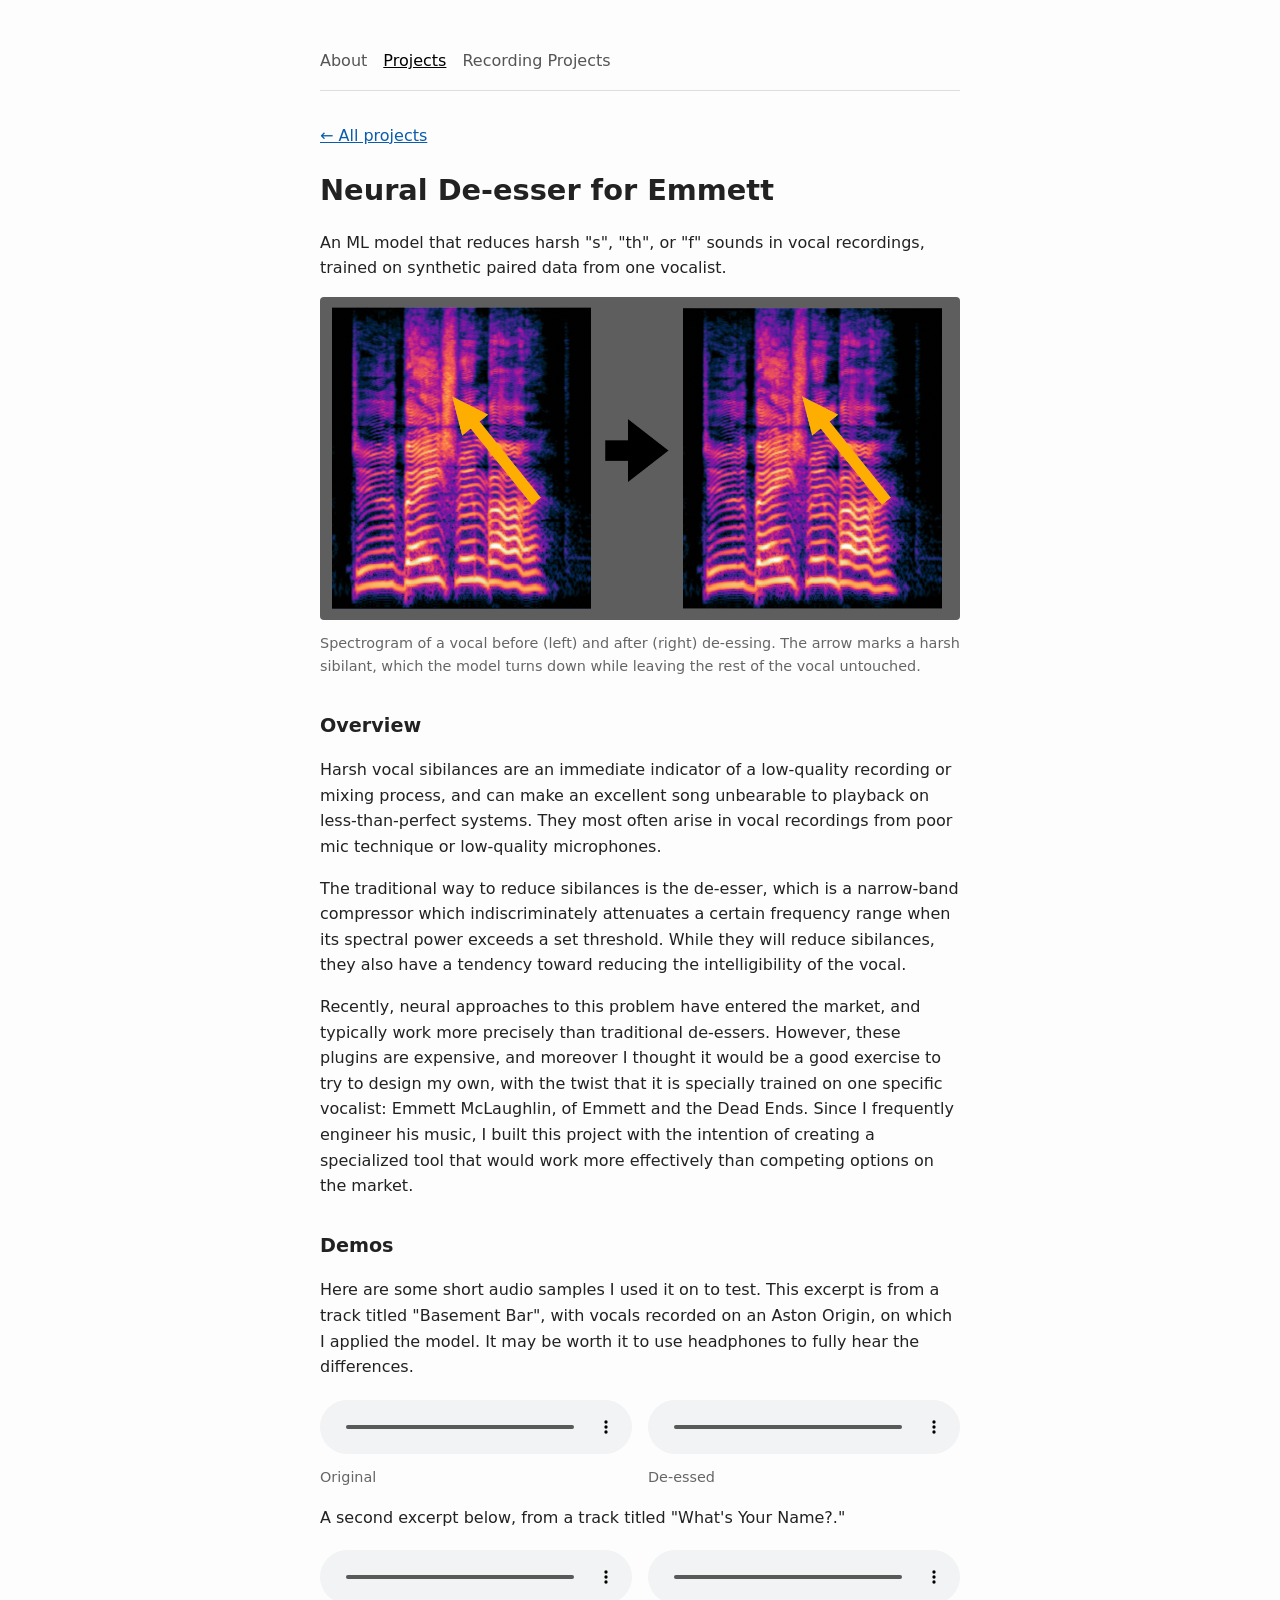
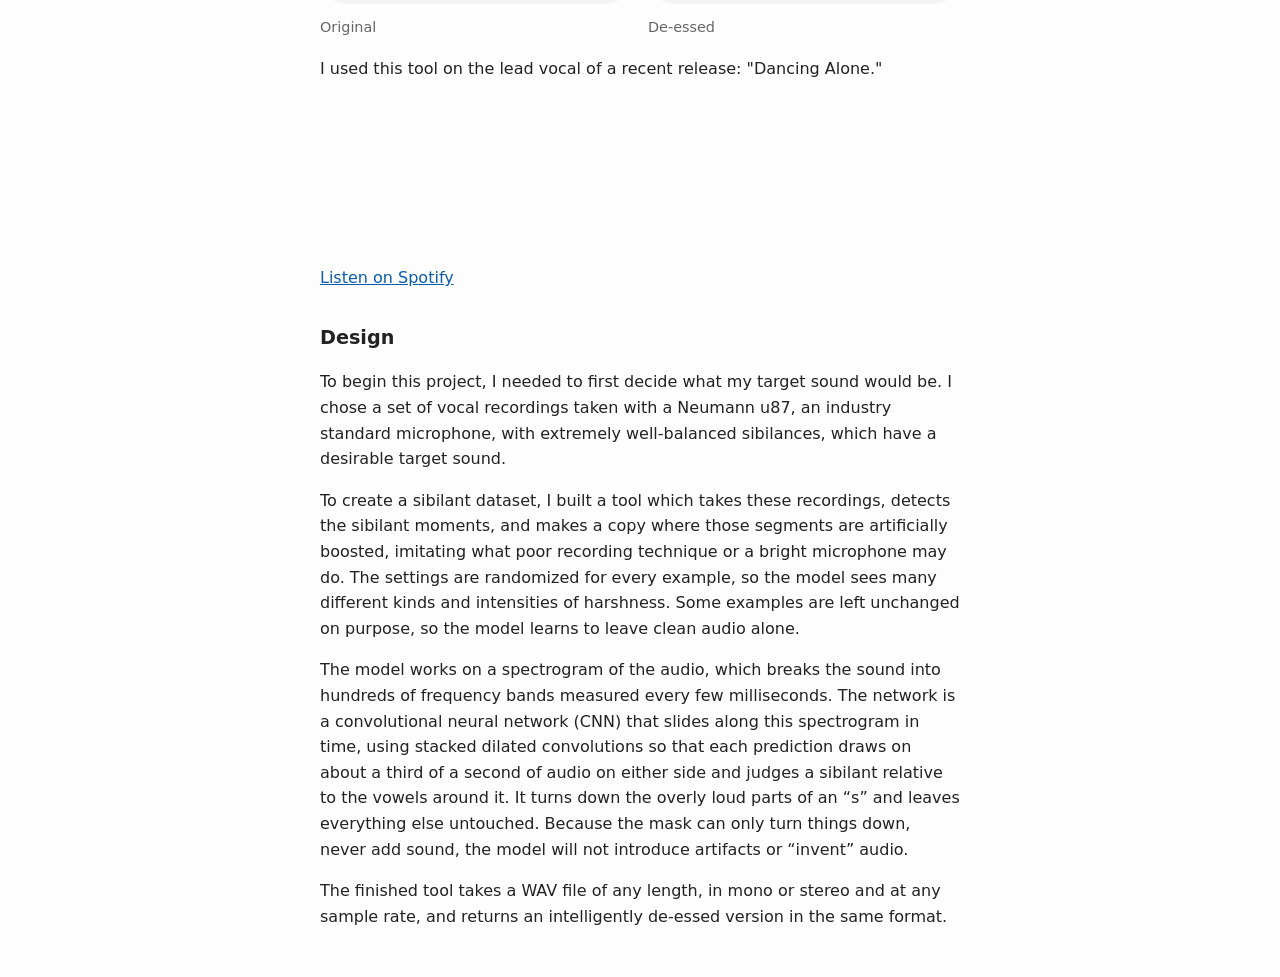
==== project-neural-de-esser.html @ 29be9592 "Add project pages, media, and reorganize navigation - Give Waveform.ai and the neural de-esser their" ====
<!DOCTYPE html>
<html lang="en">
<head>
<meta charset="utf-8">
<meta name="viewport" content="width=device-width, initial-scale=1">
<title>Neural De-esser for Emmett</title>
<link rel="stylesheet" href="style.css">
</head>
<body>
<nav>
<a href="index.html">About</a>
<a href="projects.html" aria-current="page">Projects</a>
<a href="recordings.html">Recording Projects</a>
</nav>
<hr>

<p><a href="projects.html">&larr; All projects</a></p>

<h1>Neural De-esser for Emmett</h1>
<p>
    An ML model that reduces harsh "s", "th", or "f" sounds in vocal recordings, trained on synthetic paired data from one vocalist.

</p>

<figure class="media">
<img src="images/spectrogram.png" alt="Spectrograms before and after de-essing: arrows point to a bright sibilant band that is noticeably dimmer after processing">
<figcaption class="caption">Spectrogram of a vocal before (left) and after (right) de-essing. The arrow marks a harsh sibilant, which the model turns down while leaving the rest of the vocal untouched.</figcaption>
</figure>

<h2>Overview</h2>
<p>Harsh vocal sibilances are an immediate indicator of a low-quality recording or mixing process, and can make an excellent song unbearable to playback on less-than-perfect systems. 
    They most often arise in vocal recordings from poor mic technique or low-quality microphones. 
</p> 
<p>
    The traditional way to reduce sibilances is the de-esser, which is a narrow-band compressor which indiscriminately 
    attenuates a certain frequency range when its spectral power exceeds a set threshold. While they will reduce sibilances, they also have a tendency toward reducing the intelligibility of the vocal.
</p>

<p>
    Recently, neural approaches to this problem have entered the market, and typically work more precisely than traditional de-essers. 
    However, these plugins are expensive, and moreover I thought it would be a good exercise to try to design my own, with the twist that it is specially trained on one specific vocalist: Emmett McLaughlin, of Emmett and the Dead Ends.
    Since I frequently engineer his music, I built this project with the intention of creating a specialized tool that would work more effectively than competing options on the market. 
</p>


<h2>Demos</h2>
<p>Here are some short audio samples I used it on to test. This excerpt is from a track titled "Basement Bar", with vocals recorded on an Aston Origin, on which I applied the model. It may be worth it to use headphones to fully hear the differences.</p>

<div class="figures">
    <figure>
    <audio controls preload="metadata" src="audio/de-esser/bb-original.mp3"></audio>
    <figcaption class="caption">Original</figcaption>
    </figure>
    <figure>
    <audio controls preload="metadata" src="audio/de-esser/bb-deessed.mp3"></audio>
    <figcaption class="caption">De-essed</figcaption>
    </figure>
    </div>

<p>A second excerpt below, from a track titled "What's Your Name?."</p>

<div class="figures">
    <figure>
    <audio controls preload="metadata" src="audio/de-esser/wyg-original.mp3"></audio>
    <figcaption class="caption">Original</figcaption>
    </figure>
    <figure>
    <audio controls preload="metadata" src="audio/de-esser/wyg-deessed.mp3"></audio>
    <figcaption class="caption">De-essed</figcaption>
    </figure>
    </div>

<p>I used this tool on the lead vocal of a recent release: "Dancing Alone."</p>
<iframe class="spotify" src="https://open.spotify.com/embed/track/6etWMOxVkcCdnVohMgFf5l" height="152" allow="autoplay; clipboard-write; encrypted-media; fullscreen; picture-in-picture" loading="lazy" title="Dancing Alone on Spotify"></iframe>
<p><a href="https://open.spotify.com/track/6etWMOxVkcCdnVohMgFf5l">Listen on Spotify</a></p>
    


<h2>Design</h2>
<p> 
    
    To begin this project, I needed to first decide what my target sound would be. I chose a set of vocal recordings taken with a Neumann u87, an industry standard microphone, with extremely well-balanced sibilances, which have a desirable target sound.
    
</p>
<p>
    
    To create a sibilant dataset, I built a tool which takes these recordings, detects the sibilant moments, and makes a copy where those segments are artificially boosted, imitating what poor recording technique or a bright microphone may do. 
    The settings are randomized for every example, so the model sees many different kinds and intensities of harshness. Some examples are left unchanged on purpose, so the model learns to leave clean audio alone.
</p>

<p> 
    The model works on a spectrogram of the audio, which breaks the sound into hundreds of
    frequency bands measured every few milliseconds. The network is a convolutional neural
    network (CNN) that slides along this spectrogram in time, using stacked dilated convolutions
    so that each prediction draws on about a third of a second of audio on either side and judges
    a sibilant relative to the vowels around it. It turns down the overly loud parts of an “s” and leaves everything else
    untouched. Because the mask can only turn things down, never add sound, the model will not
    introduce artifacts or “invent” audio.
</p>
<p>

    The finished tool takes a WAV file of any length, in mono or stereo and at any sample rate, and returns an intelligently de-essed version in the same format.

</p>
</body>
</html>
---- style.css ----
body {
  max-width: 640px;
  margin: 3rem auto;
  padding: 0 1rem;
  font-family: system-ui, -apple-system, "Segoe UI", sans-serif;
  line-height: 1.6;
  color: #222;
  background: #fdfdfd;
}

nav {
  display: flex;
  flex-wrap: wrap;
  gap: 0.4rem 1rem;
}

nav a {
  color: #555;
  text-decoration: none;
  white-space: nowrap;
}

nav a:hover,
nav a[aria-current="page"] {
  color: #000;
  text-decoration: underline;
}

hr {
  border: none;
  border-top: 1px solid #ddd;
  margin: 1rem 0 2rem;
}

h1 { font-size: 1.8rem; margin-bottom: 0.5rem; }
h2 { font-size: 1.2rem; margin-top: 2rem; }

a { color: #0b5cad; }

img {
  max-width: 100%;
  height: auto;
  border-radius: 4px;
}

.spotify {
  display: block;
  width: 100%;
  border: 0;
  border-radius: 12px;
  margin: 0.25rem 0 0.5rem;
}

.caption {
  font-size: 0.9rem;
  color: #666;
}

audio {
  display: block;
  width: 100%;
  margin: 0.25rem 0 0.75rem;
}

.media {
  margin: 1rem 0;
}

.media figcaption {
  margin-top: 0.3rem;
}

.portrait {
  float: right;
  width: 150px;
  margin: 0.25rem 0 1rem 1.25rem;
}

h2 { clear: both; }

.project-thumb {
  display: block;
  max-width: 360px;
}

.figures {
  display: grid;
  grid-template-columns: 1fr 1fr;
  gap: 1rem;
  margin: 1rem 0;
}

.figures figure {
  margin: 0;
}

.figures img {
  display: block;
  border: 1px solid #ddd;
}

@media (max-width: 480px) {
  body { margin: 1.5rem auto; }
  .figures { grid-template-columns: 1fr; }
  .portrait { width: 110px; }
}

@media (prefers-color-scheme: dark) {
  body { color: #ddd; background: #161616; }
  nav a { color: #aaa; }
  nav a:hover, nav a[aria-current="page"] { color: #fff; }
  hr { border-top-color: #333; }
  a { color: #6cb0f5; }
  .caption { color: #999; }
}

.video {
  display: block;
  width: 100%;
  border-radius: 4px;
  margin: 0.25rem 0 0.5rem;
}

iframe.video {
  aspect-ratio: 16 / 9;
  border: 0;
}
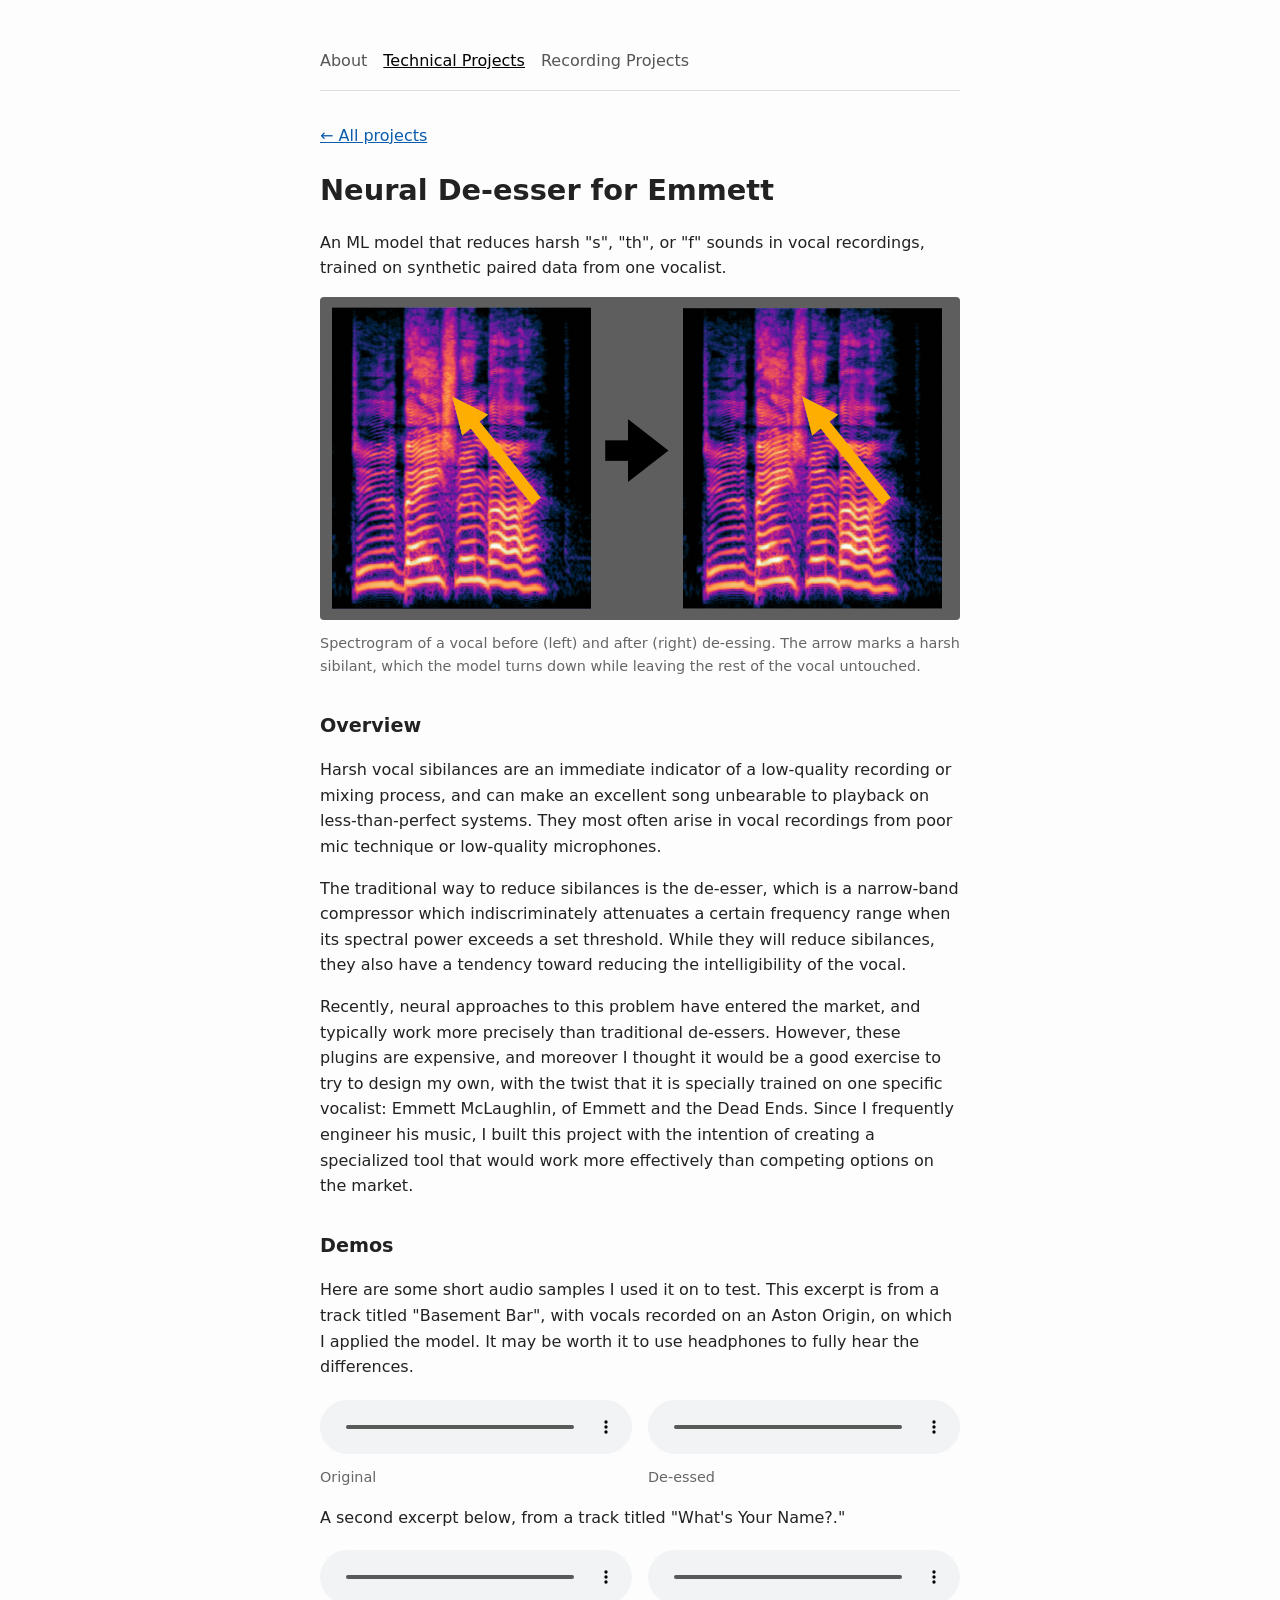
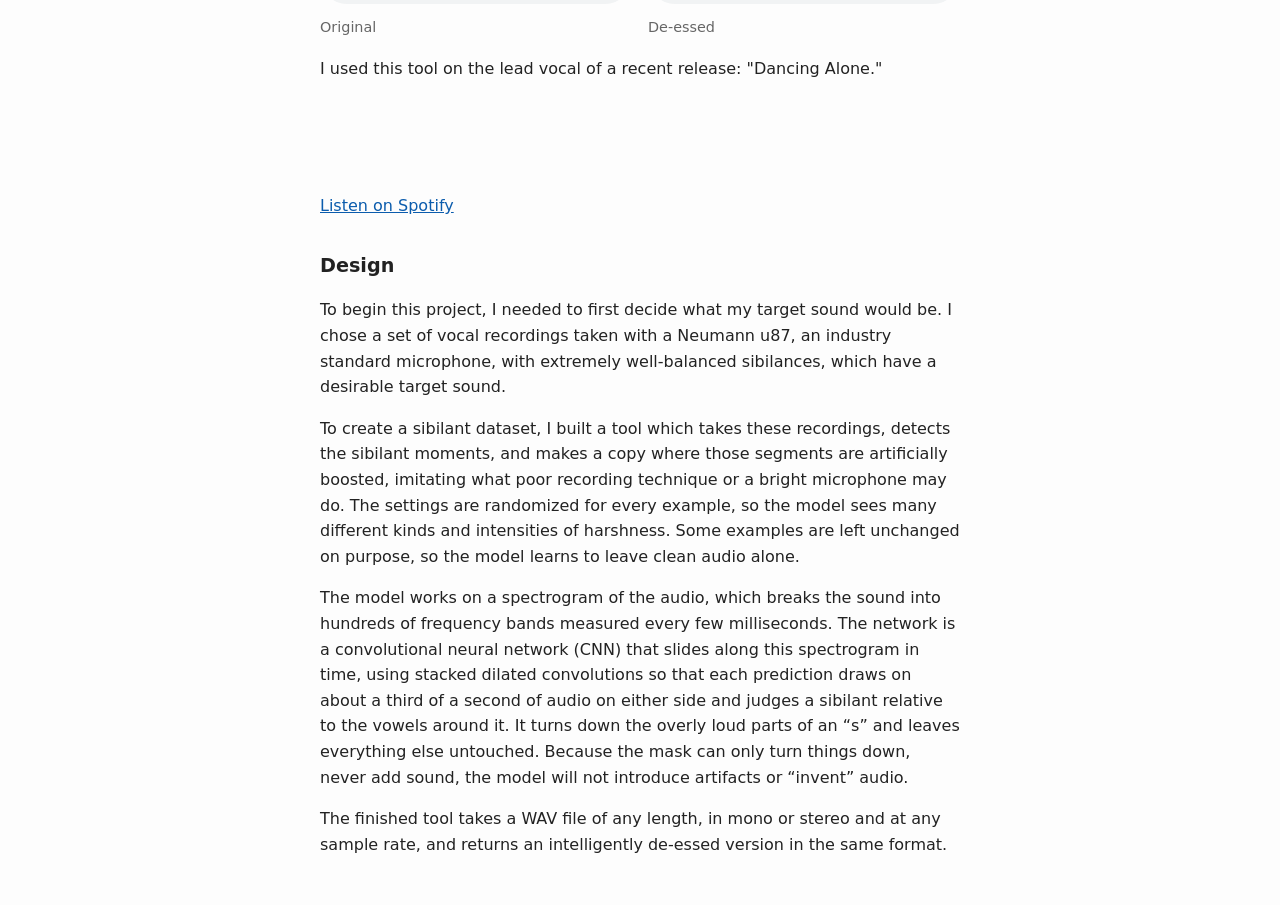
==== commit c9beca38: "Add CV, new project stubs, and nav and style updates - Add CV download and simplify the Contact sect" ====
--- a/project-neural-de-esser.html
+++ b/project-neural-de-esser.html
@@ -4,12 +4,12 @@
 <meta charset="utf-8">
 <meta name="viewport" content="width=device-width, initial-scale=1">
 <title>Neural De-esser for Emmett</title>
-<link rel="stylesheet" href="style.css">
+<link rel="stylesheet" href="style.css?v=2">
 </head>
 <body>
 <nav>
 <a href="index.html">About</a>
-<a href="projects.html" aria-current="page">Projects</a>
+<a href="projects.html" aria-current="page">Technical Projects</a>
 <a href="recordings.html">Recording Projects</a>
 </nav>
 <hr>
@@ -71,7 +71,7 @@
     </div>
 
 <p>I used this tool on the lead vocal of a recent release: "Dancing Alone."</p>
-<iframe class="spotify" src="https://open.spotify.com/embed/track/6etWMOxVkcCdnVohMgFf5l" height="152" allow="autoplay; clipboard-write; encrypted-media; fullscreen; picture-in-picture" loading="lazy" title="Dancing Alone on Spotify"></iframe>
+<iframe class="spotify" src="https://open.spotify.com/embed/track/6etWMOxVkcCdnVohMgFf5l" height="80" allow="autoplay; clipboard-write; encrypted-media; fullscreen; picture-in-picture" loading="lazy" title="Dancing Alone on Spotify"></iframe>
 <p><a href="https://open.spotify.com/track/6etWMOxVkcCdnVohMgFf5l">Listen on Spotify</a></p>
     
 
--- a/style.css
+++ b/style.css
@@ -35,7 +35,8 @@
 h1 { font-size: 1.8rem; margin-bottom: 0.5rem; }
 h2 { font-size: 1.2rem; margin-top: 2rem; }
 
-a { color: #0b5cad; }
+a, .link-style { color: #0b5cad; }
+.link-style { text-decoration: underline; }
 
 img {
   max-width: 100%;
@@ -110,7 +111,7 @@
   nav a { color: #aaa; }
   nav a:hover, nav a[aria-current="page"] { color: #fff; }
   hr { border-top-color: #333; }
-  a { color: #6cb0f5; }
+  a, .link-style { color: #6cb0f5; }
   .caption { color: #999; }
 }
 
